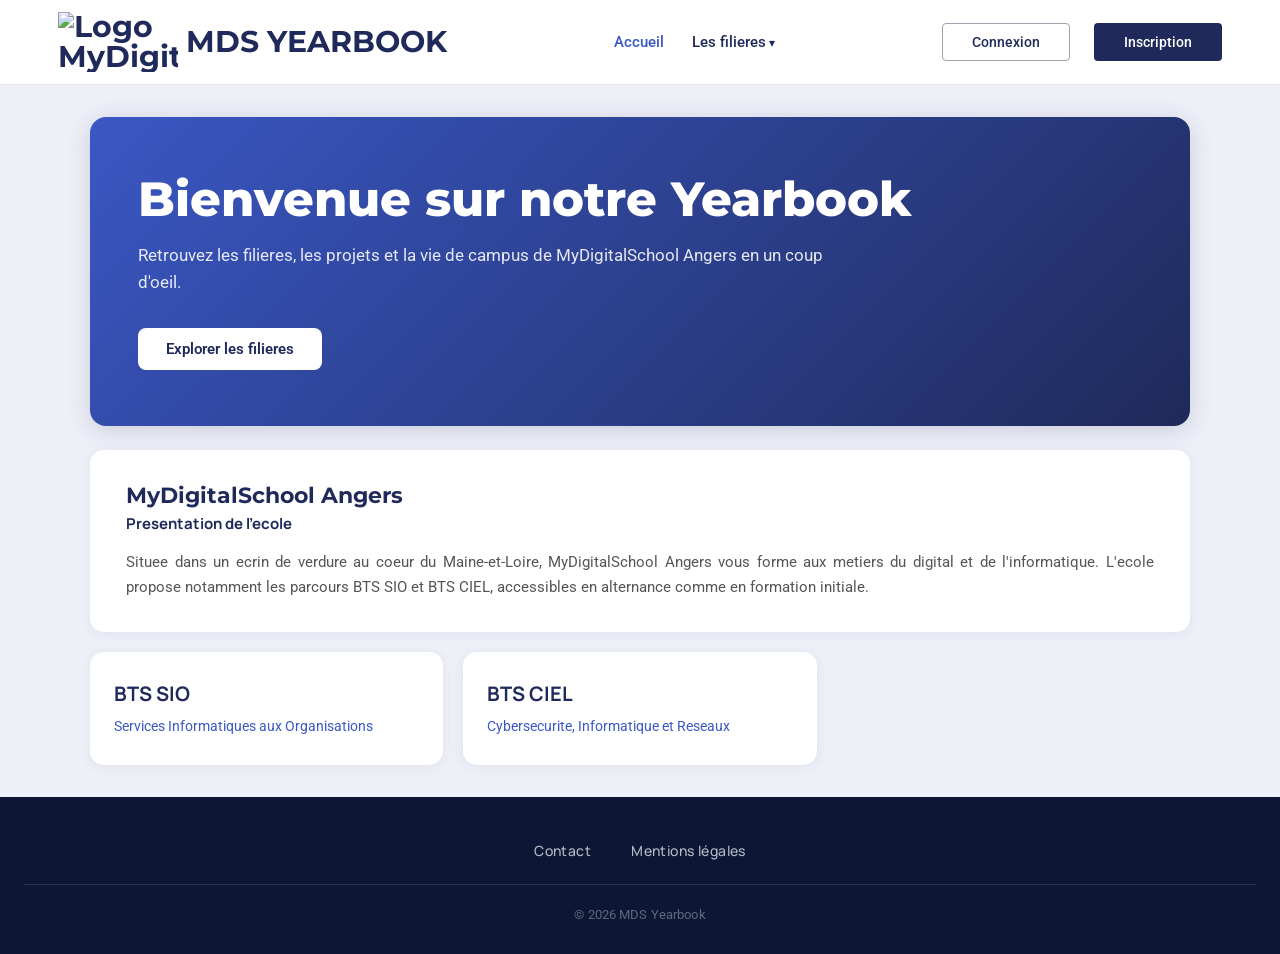
==== public/index.html @ 1b3678b2 "migrassion vers php et fix des liens Ajustement de la structure du projet" ====
<!DOCTYPE html>
<html lang="fr">
<head>
    <meta charset="UTF-8">
    <meta name="viewport" content="width=device-width, initial-scale=1.0">
    <title>Year Book H&M</title>

    <link rel="stylesheet" href="css/style.css">

    <link rel="preconnect" href="https://fonts.googleapis.com">
    <link rel="preconnect" href="https://fonts.gstatic.com" crossorigin>
    <link href="https://fonts.googleapis.com/css2?family=Manrope:wght@200..800&family=Montserrat:wght@400;700&family=Roboto:wght@400;500&display=swap" rel="stylesheet">

</head>
<body class="page-home">
    <header>
        <nav class="site-nav" aria-label="Navigation principale">
            <div class="navbar-inner">
                <div class="nav-header">
                    <a class="brand" href="index.php" aria-label="Accueil Yearbook">
                        <img src="assets/logoMDS.png" alt="Logo MyDigitalSchool" class="logo">
                        <span>MDS YEARBOOK</span>
                    </a>
                    <button class="nav-toggle" type="button" aria-expanded="false" aria-label="Ouvrir le menu">
                        <span class="nav-toggle-bar"></span>
                        <span class="nav-toggle-bar"></span>
                        <span class="nav-toggle-bar"></span>
                    </button>
                </div>

                <div class="nav-collapsible">
                    <ul class="nav-links">
                        <li><a class="active" href="index.php">Accueil</a></li>
                        <li class="nav-dropdown">
                            <button class="nav-dropdown-toggle" type="button">Les filieres</button>
                            <ul class="nav-dropdown-menu">
                                <li><a href="pages/sio.php">BTS SIO</a></li>
                                <li><a href="pages/ciel.php">BTS CIEL</a></li>
                            </ul>
                        </li>
                    </ul>
                    <a class="nav-login-btn" href="pages/login.php">Connexion</a>
                    <a class="nav-login-btn primary" href="pages/register.php">Inscription</a>
                </div>
            </div>
        </nav>
    </header>

    <main class="home-main">
        <section class="hero">
            <h1>Bienvenue sur notre Yearbook</h1>
            <p class="hero-description">Retrouvez les filieres, les projets et la vie de campus de MyDigitalSchool Angers en un coup d'oeil.</p>
            <div class="hero-actions">
                <a class="hero-button primary" href="#filiere-section">Explorer les filieres</a>
            </div>
        </section>
        <section id="filiere-section" class="home-section">
            <article class="school-card">
                <h2>MyDigitalSchool Angers</h2>
                <h3>Presentation de l'ecole</h3>
                <p>Situee dans un ecrin de verdure au coeur du Maine-et-Loire, MyDigitalSchool Angers vous forme aux metiers du digital et de l'informatique. L'ecole propose notamment les parcours BTS SIO et BTS CIEL, accessibles en alternance comme en formation initiale.</p>
            </article>

            <div class="filiere-grid" aria-label="Liste des filieres">
                <a class="filiere-card" href="pages/sio.php">
                    <h4>BTS SIO</h4>
                    <p>Services Informatiques aux Organisations</p>
                </a>
                <a class="filiere-card" href="pages/ciel.php">
                    <h4>BTS CIEL</h4>
                    <p>Cybersecurite, Informatique et Reseaux</p>
                </a>
            </div>
        </section>
    </main>

    <footer class="home-footer">
        <div class="footer-columns">
            <a href="pages/contact.php">Contact</a>
            <a href="pages/mentions-legales.php">Mentions légales</a>
        </div>
        <p>&copy; 2026 MDS Yearbook</p>
    </footer>

    <script src="js/script.js"></script>
</body>
</html>
---- public/css/style.css ----
/* -- Variables -- */

:root {
    --primary-color: #1f2a5a;
    --primary-color-hover: #3a57c4;
    --success-color: #28a745;
    --success-color-hover: #218838;
    --background-color: #f0f0f0;
    --form-background-color: #fff;
    --form-border-color: #ccc;

    --fontH1H2: Montserrat, sans-serif;
    --fontP: Roboto, sans-serif;
}


/* -- Base -- */

* {
    box-sizing: border-box;
}

button {
    font: inherit;
}

body {
    margin: 0;
    color: #333;
    background-color: var(--background-color);
    padding-bottom: 180px; /* compense le footer fixe */
    min-height: 100vh;
    font-family: 'Manrope';
}

p {
    font-family: var(--fontP);
    color: #333;
    line-height: 1.6;
}

main article p {
    font-size: 15px;
    text-align: justify;
    line-height: 1.4;
}

h1,
h2 {
    font-family: var(--fontH1H2);
    color: var(--primary-color);
    margin-bottom: 20px;
}

main h1 {
    font-size: 24px;
    text-align: center;
    margin-top: 5px;
    margin-bottom: 5px;
    color: #333;
}

main h2 {
    font-size: 20px;
    text-align: center;
    margin-top: 5px;
    margin-bottom: 5px;
    color: #333;
}

main h3 {
    font-size: 16px;
}


/* -- Nav legacy -- */

.site-nav {
    background-color: #ffffff;
    border-bottom: 1px solid #e5e7eb;
}

.mobile-top-nav {
    display: flex;
    justify-content: space-between;
    align-items: center;
    width: 100%;
}

.logo {
    max-width: 72px;
}

@media (min-width: 861px) {
    .logo {
        max-width: 120px;
    }
}

.logo img {
    width: 100px;
    height: auto;
}

.menu {
    list-style-type: none;
    margin-top: 15px;
    width: 100%;
}

.menu ul {
    list-style-type: none;
    display: flex;
    flex-direction: row;
    justify-content: center;
    align-items: flex-start;
    padding: 0;
    margin: 0;
    width: 100%;
}

.menu a {
    text-decoration: none;
    color: #2c4aa5;
    font-size: 14px;
    font-weight: bold;
    padding: 8px 10px;
    border-radius: 5px;
}

.dropdown {
    position: relative;
}

.dropdown-menu {
    display: none;
    position: relative;
    top: 100%;
    left: 0;
    width: 100%;
    background-color: #ffffff;
    border-radius: 6px;
    padding: 10px;
    list-style-type: none;
}

.menu ul .dropdown-menu {
    display: none;
}

.dropdown-menu li {
    display: block;
    margin: 8px 0;
    text-align: left;
}

.dropdown-menu a {
    color: #1f2a5a;
    font-size: 13px;
}

.menu ul .dropdown:hover .dropdown-menu {
    display: block;
}

.menu ul .dropdown-menu:not(:hover) {
    transition: display 0s linear 0.1s;
}

.connection-button {
    border-radius: 10px;
    padding: 3px 8px;
    background-color: #e0e0e0;
    border: 1px solid #ccc;
    font-size: 10px;
    display: inline-block;
    text-decoration: none;
    color: #333333;
}


/* -- Nav -- */

.navbar-inner {
    max-width: 1200px;
    margin: 0 auto;
    padding: 10px 16px;
    display: flex;
    flex-direction: column;
    align-items: stretch;
    gap: 10px;
}

.nav-header {
    display: flex;
    align-items: center;
    justify-content: space-between;
    gap: 12px;
}

.brand {
    display: inline-flex;
    align-items: center;
    gap: 8px;
    text-decoration: none;
    color: var(--primary-color);
    font-family: var(--fontH1H2);
    font-weight: 700;
    font-size: 18px;
    line-height: 1;
}

.brand-icon {
    color: var(--primary-color-hover);
    font-size: 20px;
}

.nav-toggle {
    display: inline-flex;
    flex-direction: column;
    justify-content: center;
    align-items: center;
    gap: 4px;
    width: 44px;
    height: 40px;
    border: 1px solid #d1d5db;
    border-radius: 6px;
    background-color: #ffffff;
    cursor: pointer;
}

.nav-toggle-bar {
    width: 18px;
    height: 2px;
    background-color: var(--primary-color);
    border-radius: 2px;
}

.nav-collapsible {
    display: none;
    flex-direction: column;
    gap: 10px;
    width: 100%;
}

/* is-open est gere par script.js */
.site-nav.is-open .nav-collapsible {
    display: flex;
}

.nav-links {
    list-style: none;
    display: flex;
    flex-direction: column;
    align-items: stretch;
    gap: 8px;
    margin: 0;
    padding: 0;
    width: 100%;
}

.nav-links > li > a,
.nav-dropdown-toggle {
    display: block;
    width: 100%;
    padding: 10px 12px;
    color: var(--primary-color);
    background: transparent;
    border: 1px solid transparent;
    border-radius: 6px;
    text-decoration: none;
    font-family: var(--fontP);
    font-size: 15px;
    font-weight: 500;
    text-align: left;
    cursor: pointer;
    border-bottom: 2px solid transparent;
    transition: color 0.2s ease, border-color 0.2s ease, background-color 0.2s ease;
}

.nav-links > li > a:hover,
.nav-dropdown-toggle:hover {
    color: var(--primary-color-hover);
    background-color: #f3f4f6;
}

.nav-links a.active {
    color: var(--primary-color-hover);
    border-bottom-color: transparent;
    background-color: #eef2ff;
    border-color: #dbe4ff;
}

.nav-dropdown {
    position: relative;
}

.nav-dropdown-toggle::after {
    content: " \25BE";
    font-size: 12px;
}

.nav-dropdown-menu {
    display: none;
    position: static;
    min-width: 0;
    margin: 0px 0 0;
    padding: 6px 0;
    list-style: none;
    background-color: #ffffff;
    border: 1px solid #e5e7eb;
    border-radius: 6px;
    box-shadow: none;
    z-index: 20;
  
}

.nav-dropdown-menu a {
    display: block;
    padding: 9px 12px;
    color: var(--primary-color);
    text-decoration: none;
    font-family: var(--fontP);
    font-size: 14px;
    font-weight: 500;
    border: 0;
}

.nav-dropdown-menu a:hover {
    background-color: #f3f4f6;
    color: var(--primary-color-hover);
}

.nav-dropdown:hover .nav-dropdown-menu,
.nav-dropdown:focus-within .nav-dropdown-menu {
    display: block;
}

.nav-login-btn {
    display: inline-flex;
    align-items: center;
    justify-content: center;
    width: auto;
    height: 38px;
    padding: 0 18px;
    border: 1px solid #9ca3af;
    border-radius: 4px;
    background-color: #ffffff;
    color: var(--primary-color);
    text-decoration: none;
    font-family: var(--fontP);
    font-size: 14px;
    font-weight: 500;
    transition: border-color 0.2s ease, color 0.2s ease;
}

.nav-login-btn:hover {
    border-color: var(--primary-color-hover);
    color: var(--primary-color-hover);
}

.nav-login-btn.primary {
    background-color: var(--primary-color);
    color: #fff;
    border: none;
}

.nav-login-btn.primary:hover {
    background-color: var(--primary-color-hover);
    color: #fff;
}


/* -- Nav desktop -- */

@media (min-width: 861px) {

    .navbar-inner {
        flex-direction: row;
        align-items: center;
        gap: 24px;
        padding: 12px 18px;
    }

    .nav-header {
        justify-content: flex-start;
    }

    .nav-toggle {
        display: none;
    }

    .nav-collapsible {
        display: flex;
        flex-direction: row;
        align-items: center;
        gap: 24px;
        flex: 1;
        width: auto;
    }

    .brand {
        font-size: 30px;
    }

    .nav-links {
        flex-direction: row;
        align-items: center;
        justify-content: center;
        gap: 28px;
        margin: 0 auto;
        width: auto;
    }

    .nav-links > li > a,
    .nav-dropdown-toggle {
        display: inline-block;
        width: auto;
        padding: 12px 0;
        border: 0;
        border-radius: 0;
    }

    .nav-links a.active {
        background-color: transparent;
        border-color: transparent;
        border-bottom-color: var(--primary-color-hover);
    }

    .nav-login-btn {
        width: auto;
        min-width: 128px;
    }

    .nav-dropdown-menu {
        position: absolute;
        top: 100%;
        left: 0;
        min-width: 170px;
        margin: 0;
        padding: 8px 0;
        border-radius: 8px;
        box-shadow: 0 10px 20px rgba(0, 0, 0, 0.08);
    }
}


/* -- Main -- */

main {
    padding: 10px;
    margin: 0;
    display: flex;
    flex-direction: column;
    background-color: #e0e0e0;
    align-items: center;
}

.intro {
    margin: 15px 10px;
    margin-bottom: 0;
}

main section {
    background-color: #ffffff;
    padding: 20px;
    width: 100%;
    box-sizing: border-box;
    border-radius: 8px;
    box-shadow: 0 2px 5px rgba(0, 0, 0, 0.05);
}


/* -- Formulaires -- */

.section-form {
    display: flex;
    align-items: center;
    justify-content: center;
    min-height: calc(100vh - 140px);
    padding: 16px;
}

.auth-container {
    display: flex;
    flex-direction: column;
    align-items: center;
    justify-content: center;
    min-height: 100%;
    padding: 10px;
    width: 100%;
    max-width: 500px;
}

@media screen and (max-width: 860px) {
    .auth-container {
        width: 100%;
        max-width: 100%;
    }
}

.auth-form {
    background-color: var(--form-background-color);
    padding: 20px;
    border-radius: 5px;
    box-shadow: 0 0 10px rgba(0, 0, 0, 0.1);
    width: 80%;
    max-width: 400px;
    margin-bottom: 20px;
}

.auth-form h2 {
    margin-bottom: 20px;
    text-align: center;
    text-transform: uppercase;
}

.input-form {
    display: flex;
    flex-direction: column;
    gap: 10px;
    margin-bottom: 10px;
}

.auth-form input {
    width: 100%;
    padding: 10px;
    margin-bottom: 10px;
    border: 1px solid var(--form-border-color);
    border-radius: 3px;
}

.auth-form button {
    width: 100%;
    padding: 10px;
    background-color: var(--primary-color);
    color: #fff;
    border: none;
    border-radius: 3px;
    cursor: pointer;
}

.auth-form button:hover {
    background-color: var(--primary-color-hover);
}

.login-btn {
    width: auto;
    padding: 10px;
    background-color: var(--primary-color);
    color: #fff;
    border: none;
    border-radius: 3px;
    cursor: pointer;
}

.login-btn:hover {
    background-color: var(--primary-color-hover);
}

.registration-form h2 {
    margin-bottom: 20px;
    text-align: center;
    text-transform: uppercase;
}

.registration-form input {
    width: 100%;
    padding: 10px;
    margin-bottom: 10px;
    border: 1px solid var(--form-border-color);
    border-radius: 3px;
}

.registration-form button {
    width: 100%;
    padding: 10px;
    background-color: var(--success-color);
    color: #fff;
    border: none;
    border-radius: 3px;
    cursor: pointer;
}

.registration-form button:hover {
    background-color: var(--success-color-hover);
}


/* -- Footer -- */

footer {
    background-color: var(--primary-color);
    color: #fff;
    text-align: center;
    padding: 10px 0;
    position: fixed;
    width: 100%;
    bottom: 0;
    left: 0;
}

footer p {
    color: #fff;
}


/* -- Sticky footer -- */

body:has(.home-footer) {
    padding-bottom: 0;
    display: flex;
    flex-direction: column;
    min-height: 100vh;
}

body:has(.home-footer) main {
    flex: 1;
}


/* -- Accueil -- */

body.page-home {
    padding-bottom: 0;
}

.home-main {
    background-color: #eef0f8;
    padding: 32px 16px;
    gap: 24px;
}

.home-main .hero {
    background: linear-gradient(135deg, var(--primary-color-hover) 0%, var(--primary-color) 100%);
    border-radius: 16px;
    padding: 56px 48px;
    max-width: 1100px;
    color: #fff;
    box-shadow: 0 4px 24px rgba(31, 42, 90, 0.18);
}

.hero-kicker {
    font-size: 12px;
    font-weight: 700;
    letter-spacing: 2px;
    text-transform: uppercase;
    color: var(--primary-color-hover);
    margin: 0 0 12px;
    font-family: var(--fontP);
}

.home-main .hero h1 {
    font-size: 48px;
    font-weight: 800;
    color: #ffffff;
    margin: 0 0 16px;
    line-height: 1.1;
    text-align: left;
}

.hero-description {
    font-size: 17px;
    color: rgba(255, 255, 255, 0.88);
    margin: 0 0 32px;
    max-width: 720px;
    line-height: 1.6;
}

.hero-actions {
    display: flex;
    gap: 12px;
    flex-wrap: wrap;
}

.hero-button {
    display: inline-flex;
    align-items: center;
    padding: 12px 28px;
    border-radius: 8px;
    font-size: 15px;
    font-weight: 600;
    text-decoration: none;
    transition: background-color 0.2s, color 0.2s;
    font-family: var(--fontP);
}

.hero-button.primary {
    background-color: #ffffff;
    color: var(--primary-color);
}

.hero-button.primary:hover {
    background-color: #e8ecff;
}

.home-main .home-section {
    display: flex;
    flex-direction: column;
    gap: 20px;
    max-width: 1100px;
    background: transparent;
    box-shadow: none;
    padding: 0;
}

.school-card {
    background-color: #ffffff;
    border-radius: 14px;
    padding: 32px 36px;
    box-shadow: 0 2px 12px rgba(31, 42, 90, 0.07);
}

.home-main .school-card h2 {
    font-size: 22px;
    font-weight: 700;
    color: var(--primary-color);
    margin: 0 0 4px;
    text-align: left;
}

.home-main .school-card h3 {
    font-size: 15px;
    font-weight: 700;
    color: var(--primary-color);
    margin: 0 0 16px;
    text-align: left;
}

.home-main .school-card p {
    font-size: 15px;
    color: #555;
    line-height: 1.65;
    text-align: justify;
    margin: 0;
}

/*Filiere grid*/
.filiere-grid {
    display: grid;
    grid-template-columns: 1fr 1fr;
    gap: 20px;
}

.filiere-card {
    background-color: #ffffff;
    border-radius: 14px;
    padding: 28px 24px;
    text-decoration: none;
    display: block;
    box-shadow: 0 2px 12px rgba(31, 42, 90, 0.07);
    transition: box-shadow 0.2s, transform 0.15s;
}

.filiere-card:hover {
    box-shadow: 0 6px 24px rgba(31, 42, 90, 0.13);
    transform: translateY(-2px);
}

.filiere-card h4 {
    font-size: 20px;
    font-weight: 700;
    color: var(--primary-color);
    margin: 0 0 8px;
    font-family: 'Manrope', sans-serif;
}

.filiere-card p {
    font-size: 14px;
    color: var(--primary-color-hover);
    margin: 0;
    text-align: left;
}

/* Grille pour présentation des étudiants de chaque filière */

@media screen and (min-width: 861px) {
    .filiere-grid {
        grid-template-columns: repeat(3, 1fr);
    }
}

.container {
    display: grid;
    grid-template-columns: 1fr;
    gap: 12px;
    background-color: #f0f0f0;
    width: 100%;
    max-width: 1100px;
    padding: 12px;
}

@media (min-width: 540px) {
    .container {
        grid-template-columns: repeat(2, 1fr);
    }
}

@media (min-width: 861px) {
    .container {
        grid-template-columns: repeat(3, 1fr);
        width: 100%;
        max-width: 1100px;
        margin-top: 20px;
    }
}

.container div.header-grid {
    grid-column: 1 / -1;
    background-color: #f0f0f0;
    text-align: center;
    padding: 15px;
    border-radius: 6px 6px 0 0;
}

.container div.header-grid h2 {
    color: #1f2a5a;
    margin: 0;
    font-size: 20px;
}

.filiere-intro {
    text-align: center;
    margin-bottom: 20px;
}

.promotion-grid {
    padding: 0;
    background-color: transparent;
    box-shadow: none;
    display: flex;
    justify-content: center;
}

.student-block {
    background-color: #ffffff;
    border: 1px solid #bababa;
    border-radius: 6px;
    display: flex;
    flex-direction: column;
    align-items: center;
    text-align: center;
    gap: 20px;
    padding: 5px;
}

.student-photo img {
    width: 100%;
    max-width: 100%;
    border: 2px solid #ccc;
    margin-bottom: 0px;
}

.content-card {
    width: 100%;
    display: flex;
    flex-direction: column;
    align-items: center;
    gap: 8px;
    font-size: 14px;
}

.student-name {
    font-size: 16px;
    font-weight: 600;
    color: var(--primary-color);
}

.table-mail {
    display: inline-block;
    padding: 6px 14px;
    background-color: var(--primary-color);
    color: #fff;
    border-radius: 4px;
    text-decoration: none;
    font-size: 13px;
    font-weight: 500;
    transition: background-color 0.2s;
}

.table-mail:hover {
    background-color: var(--primary-color-hover);
}

/* Footer Accueil */

.home-footer {
    position: static;
    background-color: #0b1735;
    width: 100%;
    padding: 44px 24px 28px;
    text-align: center;
}

.footer-columns {
    display: flex;
    justify-content: center;
    gap: 40px;
    flex-wrap: wrap;
    padding-bottom: 24px;
    border-bottom: 1px solid rgba(255, 255, 255, 0.1);
    margin-bottom: 20px;
}

.footer-columns a {
    color: rgba(255, 255, 255, 0.7);
    text-decoration: none;
    font-size: 14px;
    font-weight: 500;
    letter-spacing: 0.03em;
    transition: color 0.2s;
}

.footer-columns a:hover {
    color: #ffffff;
}

.home-footer p {
    color: rgba(255, 255, 255, 0.35);
    margin: 0;
    font-size: 13px;
    letter-spacing: 0.01em;
}

/* -- Contact -- */

.contact-main {
    background-color: #eef0f8;
    padding: 40px 16px;
    gap: 0;
}

.contact-main .contact-section {
    max-width: 700px;
    background: transparent;
    box-shadow: none;
    padding: 0;
}

.contact-info {
    background-color: #ffffff;
    border-radius: 14px;
    padding: 40px 44px;
    box-shadow: 0 2px 12px rgba(31, 42, 90, 0.07);
}

.contact-main .contact-info h1 {
    font-size: 28px;
    font-weight: 700;
    color: var(--primary-color);
    margin: 0 0 20px;
    text-align: left;
}

.contact-div p {
    color: #555;
    font-size: 15px;
    margin: 0 0 16px;
}

.contact-div ul {
    list-style: none;
    padding: 0;
    margin: 0;
    display: flex;
    flex-direction: column;
    gap: 10px;
}

.contact-div li {
    color: #444;
    font-size: 15px;
    font-family: var(--fontP);
    line-height: 1.5;
}

.contact-div a {
    color: var(--primary-color-hover);
    text-decoration: none;
}

.contact-div a:hover {
    text-decoration: underline;
}


/* -- Mentions légales -- */

.legal-main {
    background-color: #eef0f8;
    padding: 40px 16px;
    gap: 0;
}

.legal-main section {
    max-width: 800px;
    background: transparent;
    box-shadow: none;
    padding: 0;
    display: flex;
    flex-direction: column;
    gap: 16px;
}

.legal-mentions {
    background-color: #ffffff;
    border-radius: 14px;
    padding: 32px 36px;
    box-shadow: 0 2px 12px rgba(31, 42, 90, 0.07);
}

.legal-mentions h1 {
    font-size: 26px;
    font-weight: 700;
    color: var(--primary-color);
    margin: 0 0 16px;
    text-align: left;
}

.legal-mentions h2 {
    font-size: 18px;
    font-weight: 600;
    color: var(--primary-color);
    margin: 0 0 10px;
    text-align: left;
}

.legal-mentions p {
    color: #555;
    font-size: 15px;
    line-height: 1.65;
    margin: 0;
}


/* -- Responsive -- */
@media (max-width: 860px) {
    .home-main .hero {
        padding: 36px 24px;
    }

    .home-main .hero h1 {
        font-size: 32px;
    }

    .filiere-grid {
        grid-template-columns: 1fr;
    }

    .school-card,
    .contact-info,
    .legal-mentions {
        padding: 24px 20px;
    }
}
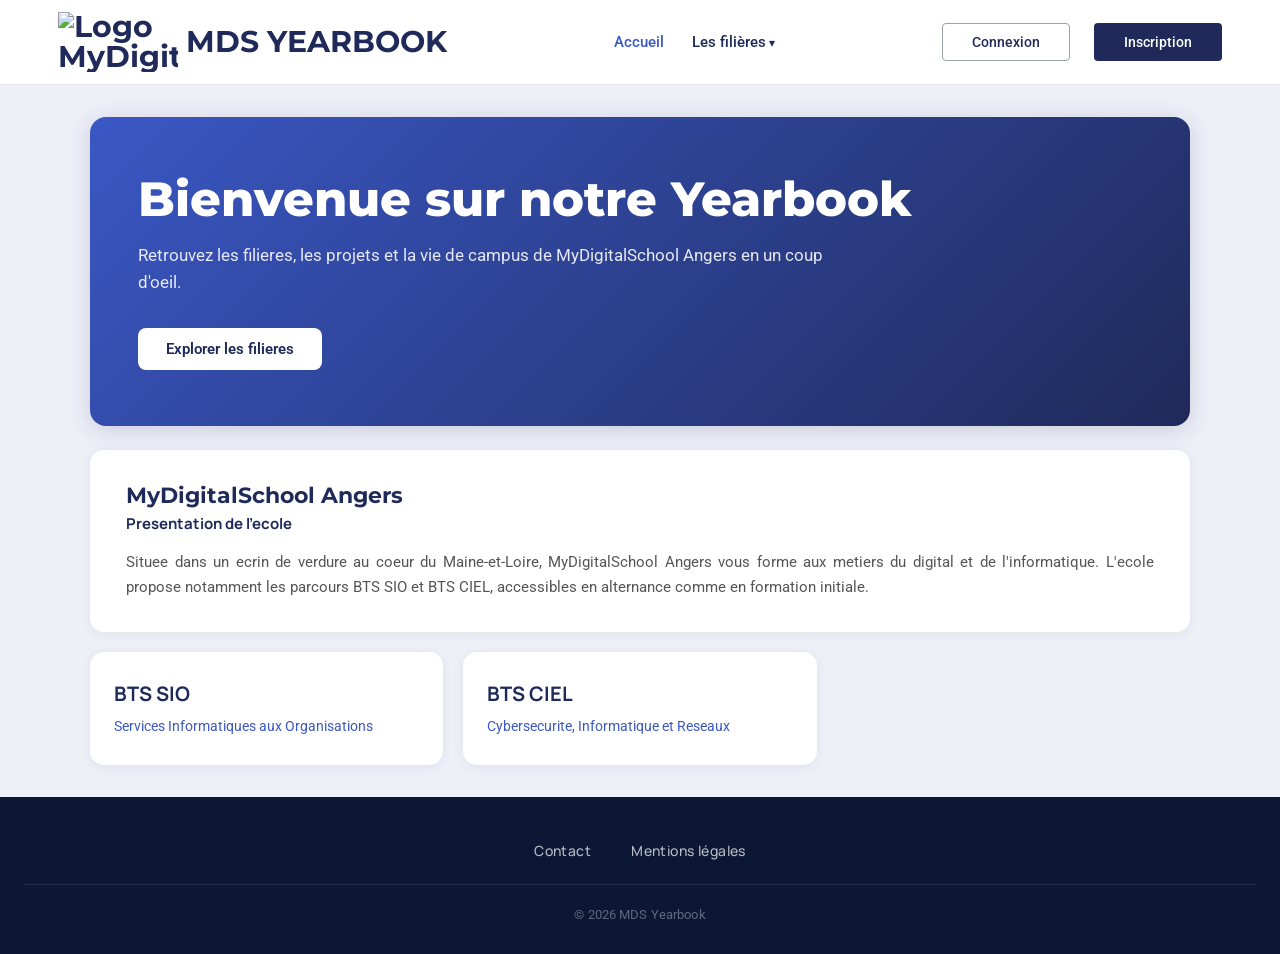
==== commit 62f9873c: "test de la version finale, correction des accents et validation de la version php" ====
--- a/public/index.html
+++ b/public/index.html
@@ -32,7 +32,7 @@
                     <ul class="nav-links">
                         <li><a class="active" href="index.php">Accueil</a></li>
                         <li class="nav-dropdown">
-                            <button class="nav-dropdown-toggle" type="button">Les filieres</button>
+                            <button class="nav-dropdown-toggle" type="button">Les filières</button>
                             <ul class="nav-dropdown-menu">
                                 <li><a href="pages/sio.php">BTS SIO</a></li>
                                 <li><a href="pages/ciel.php">BTS CIEL</a></li>
--- a/public/css/style.css
+++ b/public/css/style.css
@@ -785,9 +785,10 @@
     grid-template-columns: 1fr;
     gap: 12px;
     background-color: #f0f0f0;
-    width: 100%;
     max-width: 1100px;
     padding: 12px;
+    width: 100%;
+    max-width: 100%;
 }
 
 @media (min-width: 540px) {
@@ -802,6 +803,7 @@
         width: 100%;
         max-width: 1100px;
         margin-top: 20px;
+        max-width: 100%;
     }
 }
 
